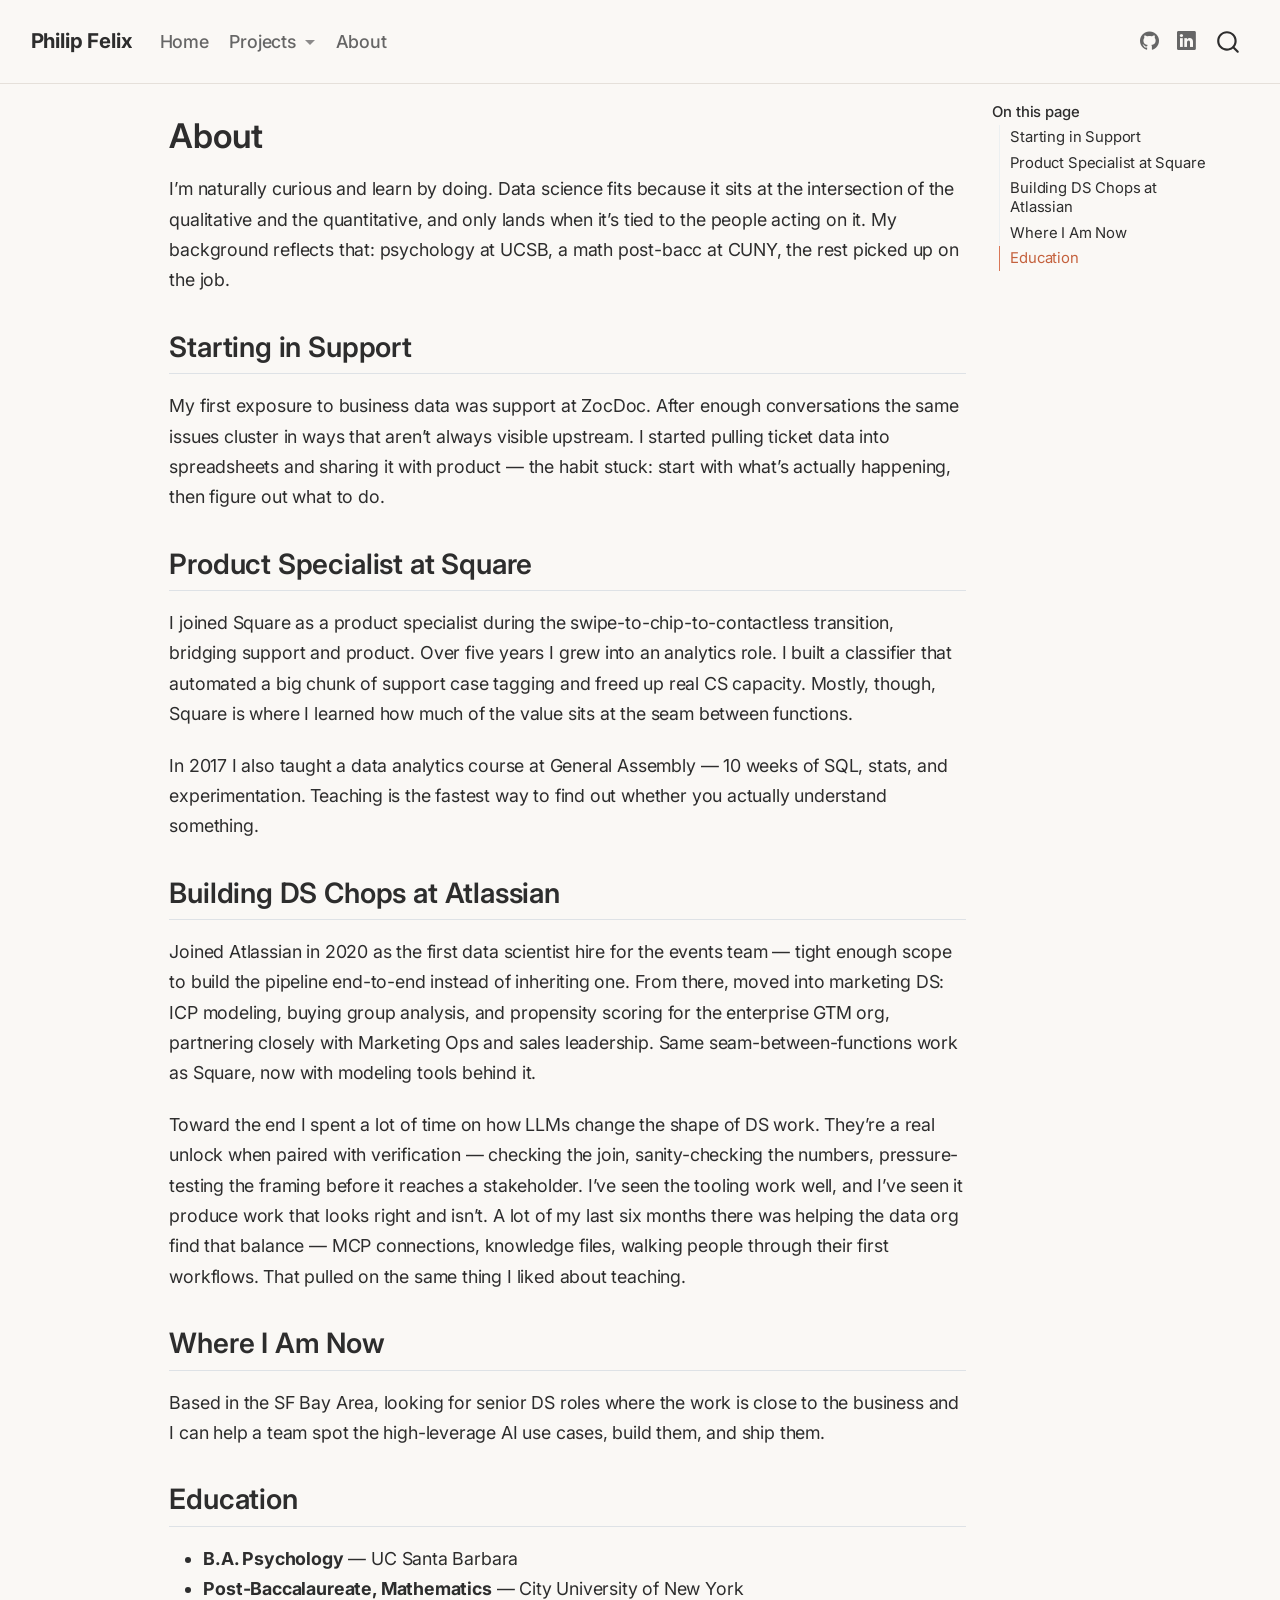
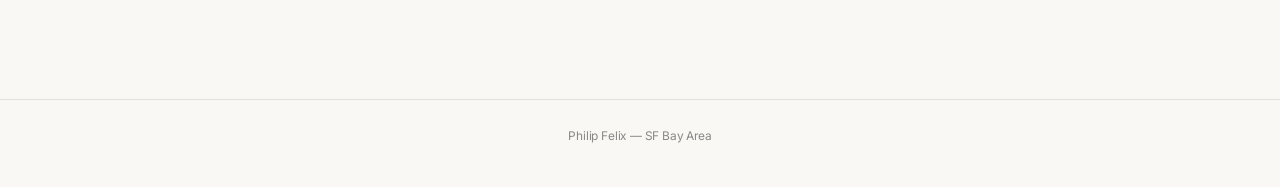
==== docs/about.html @ 4b32c717 "Soften tone: more collaborative, less I-dominant" ====
<!DOCTYPE html>
<html xmlns="http://www.w3.org/1999/xhtml" lang="en" xml:lang="en"><head>

<meta charset="utf-8">
<meta name="generator" content="quarto-1.9.36">

<meta name="viewport" content="width=device-width, initial-scale=1.0, user-scalable=yes">


<title>About – Philip Felix</title>
<style>
/* Default styles provided by pandoc.
** See https://pandoc.org/MANUAL.html#variables-for-html for config info.
*/
code{white-space: pre-wrap;}
span.smallcaps{font-variant: small-caps;}
div.columns{display: flex; gap: min(4vw, 1.5em);}
div.column{flex: auto; overflow-x: auto;}
div.hanging-indent{margin-left: 1.5em; text-indent: -1.5em;}
ul.task-list{list-style: none;}
ul.task-list li input[type="checkbox"] {
  width: 0.8em;
  margin: 0 0.8em 0.2em -1em; /* quarto-specific, see https://github.com/quarto-dev/quarto-cli/issues/4556 */ 
  vertical-align: middle;
}
</style>


<script src="site_libs/quarto-nav/quarto-nav.js"></script>
<script src="site_libs/quarto-nav/headroom.min.js"></script>
<script src="site_libs/clipboard/clipboard.min.js"></script>
<script src="site_libs/quarto-search/autocomplete.umd.js"></script>
<script src="site_libs/quarto-search/fuse.min.js"></script>
<script src="site_libs/quarto-search/quarto-search.js"></script>
<meta name="quarto:offset" content="./">
<script src="site_libs/quarto-html/quarto.js" type="module"></script>
<script src="site_libs/quarto-html/tabsets/tabsets.js" type="module"></script>
<script src="site_libs/quarto-html/popper.min.js"></script>
<script src="site_libs/quarto-html/tippy.umd.min.js"></script>
<script src="site_libs/quarto-html/anchor.min.js"></script>
<link href="site_libs/quarto-html/tippy.css" rel="stylesheet">
<link href="site_libs/quarto-html/quarto-syntax-highlighting-49c9dac6fae8e09f4ca8bec003b153f0.css" rel="stylesheet" id="quarto-text-highlighting-styles">
<script src="site_libs/bootstrap/bootstrap.min.js"></script>
<link href="site_libs/bootstrap/bootstrap-icons.css" rel="stylesheet">
<link href="site_libs/bootstrap/bootstrap-c31969963644aa7045f8b9f8b3dabe21.min.css" rel="stylesheet" append-hash="true" id="quarto-bootstrap" data-mode="light">
<script id="quarto-search-options" type="application/json">{
  "location": "navbar",
  "copy-button": false,
  "collapse-after": 3,
  "panel-placement": "end",
  "type": "overlay",
  "limit": 50,
  "keyboard-shortcut": [
    "f",
    "/",
    "s"
  ],
  "show-item-context": false,
  "language": {
    "search-no-results-text": "No results",
    "search-matching-documents-text": "matching documents",
    "search-copy-link-title": "Copy link to search",
    "search-hide-matches-text": "Hide additional matches",
    "search-more-match-text": "more match in this document",
    "search-more-matches-text": "more matches in this document",
    "search-clear-button-title": "Clear",
    "search-text-placeholder": "",
    "search-detached-cancel-button-title": "Cancel",
    "search-submit-button-title": "Submit",
    "search-label": "Search"
  }
}</script>


</head>

<body class="nav-fixed quarto-light">

<div id="quarto-search-results"></div>
  <header id="quarto-header" class="headroom fixed-top">
    <nav class="navbar navbar-expand-lg " data-bs-theme="dark">
      <div class="navbar-container container-fluid">
      <div class="navbar-brand-container mx-auto">
    <a class="navbar-brand" href="./index.html">
    <span class="navbar-title">Philip Felix</span>
    </a>
  </div>
            <div id="quarto-search" class="" title="Search"></div>
          <button class="navbar-toggler" type="button" data-bs-toggle="collapse" data-bs-target="#navbarCollapse" aria-controls="navbarCollapse" role="menu" aria-expanded="false" aria-label="Toggle navigation" onclick="if (window.quartoToggleHeadroom) { window.quartoToggleHeadroom(); }">
  <span class="navbar-toggler-icon"></span>
</button>
          <div class="collapse navbar-collapse" id="navbarCollapse">
            <ul class="navbar-nav navbar-nav-scroll me-auto">
  <li class="nav-item">
    <a class="nav-link" href="./index.html"> 
<span class="menu-text">Home</span></a>
  </li>  
  <li class="nav-item dropdown ">
    <a class="nav-link dropdown-toggle" href="#" id="nav-menu-projects" role="link" data-bs-toggle="dropdown" aria-expanded="false">
 <span class="menu-text">Projects</span>
    </a>
    <ul class="dropdown-menu" aria-labelledby="nav-menu-projects">    
        <li>
    <a class="dropdown-item" href="./projects/lead-scoring.html">
 <span class="dropdown-text">Lead Scoring &amp; Buying Groups</span></a>
  </li>  
        <li>
    <a class="dropdown-item" href="./projects/title-normalizer.html">
 <span class="dropdown-text">Title Normalizer</span></a>
  </li>  
        <li>
    <a class="dropdown-item" href="./projects/ai-adoption-playbook.html">
 <span class="dropdown-text">AI Adoption Playbook</span></a>
  </li>  
        <li>
    <a class="dropdown-item" href="./projects/context-agent.html">
 <span class="dropdown-text">Adaptive Analyst Agent</span></a>
  </li>  
        <li>
    <a class="dropdown-item" href="./projects/marketing-measurement.html">
 <span class="dropdown-text">Marketing Measurement Under Hypergrowth</span></a>
  </li>  
        <li>
    <a class="dropdown-item" href="./projects/support-ticket-classification.html">
 <span class="dropdown-text">Support Ticket Classification</span></a>
  </li>  
    </ul>
  </li>
  <li class="nav-item">
    <a class="nav-link active" href="./about.html" aria-current="page"> 
<span class="menu-text">About</span></a>
  </li>  
</ul>
            <ul class="navbar-nav navbar-nav-scroll ms-auto">
  <li class="nav-item compact">
    <a class="nav-link" href="https://github.com/pfelix828"> <i class="bi bi-github" role="img">
</i> 
<span class="menu-text"></span></a>
  </li>  
  <li class="nav-item compact">
    <a class="nav-link" href="https://linkedin.com/in/pfelix1"> <i class="bi bi-linkedin" role="img">
</i> 
<span class="menu-text"></span></a>
  </li>  
</ul>
          </div> <!-- /navcollapse -->
            <div class="quarto-navbar-tools">
</div>
      </div> <!-- /container-fluid -->
    </nav>
</header>
<!-- content -->
<div id="quarto-content" class="quarto-container page-columns page-rows-contents page-layout-article page-navbar">
<!-- sidebar -->
<!-- margin-sidebar -->
    <div id="quarto-margin-sidebar" class="sidebar margin-sidebar">
        <nav id="TOC" role="doc-toc" class="toc-active">
    <h2 id="toc-title">On this page</h2>
   
  <ul>
  <li><a href="#starting-in-support" id="toc-starting-in-support" class="nav-link active" data-scroll-target="#starting-in-support">Starting in Support</a></li>
  <li><a href="#product-specialist-at-square" id="toc-product-specialist-at-square" class="nav-link" data-scroll-target="#product-specialist-at-square">Product Specialist at Square</a></li>
  <li><a href="#building-ds-chops-at-atlassian" id="toc-building-ds-chops-at-atlassian" class="nav-link" data-scroll-target="#building-ds-chops-at-atlassian">Building DS Chops at Atlassian</a></li>
  <li><a href="#where-i-am-now" id="toc-where-i-am-now" class="nav-link" data-scroll-target="#where-i-am-now">Where I Am Now</a></li>
  <li><a href="#education" id="toc-education" class="nav-link" data-scroll-target="#education">Education</a></li>
  </ul>
</nav>
    </div>
<!-- main -->
<main class="content" id="quarto-document-content">

<header id="title-block-header" class="quarto-title-block default">
<div class="quarto-title">
<h1 class="title">About</h1>
</div>



<div class="quarto-title-meta">

    
  
    
  </div>
  


</header>


<p>I’m naturally curious and learn by doing. Data science fits because it sits at the intersection of the qualitative and the quantitative, and only lands when it’s tied to the people acting on it. My background reflects that: psychology at UCSB, a math post-bacc at CUNY, the rest picked up on the job.</p>
<section id="starting-in-support" class="level2">
<h2 class="anchored" data-anchor-id="starting-in-support">Starting in Support</h2>
<p>My first exposure to business data was support at ZocDoc. After enough conversations the same issues cluster in ways that aren’t always visible upstream. I started pulling ticket data into spreadsheets and sharing it with product — the habit stuck: start with what’s actually happening, then figure out what to do.</p>
</section>
<section id="product-specialist-at-square" class="level2">
<h2 class="anchored" data-anchor-id="product-specialist-at-square">Product Specialist at Square</h2>
<p>I joined Square as a product specialist during the swipe-to-chip-to-contactless transition, bridging support and product. Over five years I grew into an analytics role. I built a classifier that automated a big chunk of support case tagging and freed up real CS capacity. Mostly, though, Square is where I learned how much of the value sits at the seam between functions.</p>
<p>In 2017 I also taught a data analytics course at General Assembly — 10 weeks of SQL, stats, and experimentation. Teaching is the fastest way to find out whether you actually understand something.</p>
</section>
<section id="building-ds-chops-at-atlassian" class="level2">
<h2 class="anchored" data-anchor-id="building-ds-chops-at-atlassian">Building DS Chops at Atlassian</h2>
<p>Joined Atlassian in 2020 as the first data scientist hire for the events team — tight enough scope to build the pipeline end-to-end instead of inheriting one. From there, moved into marketing DS: ICP modeling, buying group analysis, and propensity scoring for the enterprise GTM org, partnering closely with Marketing Ops and sales leadership. Same seam-between-functions work as Square, now with modeling tools behind it.</p>
<p>Toward the end I spent a lot of time on how LLMs change the shape of DS work. They’re a real unlock when paired with verification — checking the join, sanity-checking the numbers, pressure-testing the framing before it reaches a stakeholder. I’ve seen the tooling work well, and I’ve seen it produce work that looks right and isn’t. A lot of my last six months there was helping the data org find that balance — MCP connections, knowledge files, walking people through their first workflows. That pulled on the same thing I liked about teaching.</p>
</section>
<section id="where-i-am-now" class="level2">
<h2 class="anchored" data-anchor-id="where-i-am-now">Where I Am Now</h2>
<p>Based in the SF Bay Area, looking for senior DS roles where the work is close to the business and I can help a team spot the high-leverage AI use cases, build them, and ship them.</p>
</section>
<section id="education" class="level2">
<h2 class="anchored" data-anchor-id="education">Education</h2>
<ul>
<li><strong>B.A. Psychology</strong> — UC Santa Barbara</li>
<li><strong>Post-Baccalaureate, Mathematics</strong> — City University of New York</li>
</ul>


</section>

</main> <!-- /main -->
<script id="quarto-html-after-body" type="application/javascript">
  window.document.addEventListener("DOMContentLoaded", function (event) {
    const icon = "";
    const anchorJS = new window.AnchorJS();
    anchorJS.options = {
      placement: 'right',
      icon: icon
    };
    anchorJS.add('.anchored');
    const isCodeAnnotation = (el) => {
      for (const clz of el.classList) {
        if (clz.startsWith('code-annotation-')) {                     
          return true;
        }
      }
      return false;
    }
    const onCopySuccess = function(e) {
      // button target
      const button = e.trigger;
      // don't keep focus
      button.blur();
      // flash "checked"
      button.classList.add('code-copy-button-checked');
      var currentTitle = button.getAttribute("title");
      button.setAttribute("title", "Copied!");
      let tooltip;
      if (window.bootstrap) {
        button.setAttribute("data-bs-toggle", "tooltip");
        button.setAttribute("data-bs-placement", "left");
        button.setAttribute("data-bs-title", "Copied!");
        tooltip = new bootstrap.Tooltip(button, 
          { trigger: "manual", 
            customClass: "code-copy-button-tooltip",
            offset: [0, -8]});
        tooltip.show();    
      }
      setTimeout(function() {
        if (tooltip) {
          tooltip.hide();
          button.removeAttribute("data-bs-title");
          button.removeAttribute("data-bs-toggle");
          button.removeAttribute("data-bs-placement");
        }
        button.setAttribute("title", currentTitle);
        button.classList.remove('code-copy-button-checked');
      }, 1000);
      // clear code selection
      e.clearSelection();
    }
    const getTextToCopy = function(trigger) {
      const outerScaffold = trigger.parentElement.cloneNode(true);
      const codeEl = outerScaffold.querySelector('code');
      for (const childEl of codeEl.children) {
        if (isCodeAnnotation(childEl)) {
          childEl.remove();
        }
      }
      return codeEl.innerText;
    }
    const clipboard = new window.ClipboardJS('.code-copy-button:not([data-in-quarto-modal])', {
      text: getTextToCopy
    });
    clipboard.on('success', onCopySuccess);
    if (window.document.getElementById('quarto-embedded-source-code-modal')) {
      const clipboardModal = new window.ClipboardJS('.code-copy-button[data-in-quarto-modal]', {
        text: getTextToCopy,
        container: window.document.getElementById('quarto-embedded-source-code-modal')
      });
      clipboardModal.on('success', onCopySuccess);
    }
      var localhostRegex = new RegExp(/^(?:http|https):\/\/localhost\:?[0-9]*\//);
      var mailtoRegex = new RegExp(/^mailto:/);
        var filterRegex = new RegExp('/' + window.location.host + '/');
      var isInternal = (href) => {
          return filterRegex.test(href) || localhostRegex.test(href) || mailtoRegex.test(href);
      }
      // Inspect non-navigation links and adorn them if external
     var links = window.document.querySelectorAll('a[href]:not(.nav-link):not(.navbar-brand):not(.toc-action):not(.sidebar-link):not(.sidebar-item-toggle):not(.pagination-link):not(.no-external):not([aria-hidden]):not(.dropdown-item):not(.quarto-navigation-tool):not(.about-link)');
      for (var i=0; i<links.length; i++) {
        const link = links[i];
        if (!isInternal(link.href)) {
          // undo the damage that might have been done by quarto-nav.js in the case of
          // links that we want to consider external
          if (link.dataset.originalHref !== undefined) {
            link.href = link.dataset.originalHref;
          }
        }
      }
    function tippyHover(el, contentFn, onTriggerFn, onUntriggerFn) {
      const config = {
        allowHTML: true,
        maxWidth: 500,
        delay: 100,
        arrow: false,
        appendTo: function(el) {
            return el.parentElement;
        },
        interactive: true,
        interactiveBorder: 10,
        theme: 'quarto',
        placement: 'bottom-start',
      };
      if (contentFn) {
        config.content = contentFn;
      }
      if (onTriggerFn) {
        config.onTrigger = onTriggerFn;
      }
      if (onUntriggerFn) {
        config.onUntrigger = onUntriggerFn;
      }
      window.tippy(el, config); 
    }
    const noterefs = window.document.querySelectorAll('a[role="doc-noteref"]');
    for (var i=0; i<noterefs.length; i++) {
      const ref = noterefs[i];
      tippyHover(ref, function() {
        // use id or data attribute instead here
        let href = ref.getAttribute('data-footnote-href') || ref.getAttribute('href');
        try { href = new URL(href).hash; } catch {}
        const id = href.replace(/^#\/?/, "");
        const note = window.document.getElementById(id);
        if (note) {
          return note.innerHTML;
        } else {
          return "";
        }
      });
    }
    const xrefs = window.document.querySelectorAll('a.quarto-xref');
    const processXRef = (id, note) => {
      // Strip column container classes
      const stripColumnClz = (el) => {
        el.classList.remove("page-full", "page-columns");
        if (el.children) {
          for (const child of el.children) {
            stripColumnClz(child);
          }
        }
      }
      stripColumnClz(note)
      if (id === null || id.startsWith('sec-')) {
        // Special case sections, only their first couple elements
        const container = document.createElement("div");
        if (note.children && note.children.length > 2) {
          container.appendChild(note.children[0].cloneNode(true));
          for (let i = 1; i < note.children.length; i++) {
            const child = note.children[i];
            if (child.tagName === "P" && child.innerText === "") {
              continue;
            } else {
              container.appendChild(child.cloneNode(true));
              break;
            }
          }
          if (window.Quarto?.typesetMath) {
            window.Quarto.typesetMath(container);
          }
          return container.innerHTML
        } else {
          if (window.Quarto?.typesetMath) {
            window.Quarto.typesetMath(note);
          }
          return note.innerHTML;
        }
      } else {
        // Remove any anchor links if they are present
        const anchorLink = note.querySelector('a.anchorjs-link');
        if (anchorLink) {
          anchorLink.remove();
        }
        if (window.Quarto?.typesetMath) {
          window.Quarto.typesetMath(note);
        }
        if (note.classList.contains("callout")) {
          return note.outerHTML;
        } else {
          return note.innerHTML;
        }
      }
    }
    for (var i=0; i<xrefs.length; i++) {
      const xref = xrefs[i];
      tippyHover(xref, undefined, function(instance) {
        instance.disable();
        let url = xref.getAttribute('href');
        let hash = undefined; 
        if (url.startsWith('#')) {
          hash = url;
        } else {
          try { hash = new URL(url).hash; } catch {}
        }
        if (hash) {
          const id = hash.replace(/^#\/?/, "");
          const note = window.document.getElementById(id);
          if (note !== null) {
            try {
              const html = processXRef(id, note.cloneNode(true));
              instance.setContent(html);
            } finally {
              instance.enable();
              instance.show();
            }
          } else {
            // See if we can fetch this
            fetch(url.split('#')[0])
            .then(res => res.text())
            .then(html => {
              const parser = new DOMParser();
              const htmlDoc = parser.parseFromString(html, "text/html");
              const note = htmlDoc.getElementById(id);
              if (note !== null) {
                const html = processXRef(id, note);
                instance.setContent(html);
              } 
            }).finally(() => {
              instance.enable();
              instance.show();
            });
          }
        } else {
          // See if we can fetch a full url (with no hash to target)
          // This is a special case and we should probably do some content thinning / targeting
          fetch(url)
          .then(res => res.text())
          .then(html => {
            const parser = new DOMParser();
            const htmlDoc = parser.parseFromString(html, "text/html");
            const note = htmlDoc.querySelector('main.content');
            if (note !== null) {
              // This should only happen for chapter cross references
              // (since there is no id in the URL)
              // remove the first header
              if (note.children.length > 0 && note.children[0].tagName === "HEADER") {
                note.children[0].remove();
              }
              const html = processXRef(null, note);
              instance.setContent(html);
            } 
          }).finally(() => {
            instance.enable();
            instance.show();
          });
        }
      }, function(instance) {
      });
    }
        let selectedAnnoteEl;
        const selectorForAnnotation = ( cell, annotation) => {
          let cellAttr = 'data-code-cell="' + cell + '"';
          let lineAttr = 'data-code-annotation="' +  annotation + '"';
          const selector = 'span[' + cellAttr + '][' + lineAttr + ']';
          return selector;
        }
        const selectCodeLines = (annoteEl) => {
          const doc = window.document;
          const targetCell = annoteEl.getAttribute("data-target-cell");
          const targetAnnotation = annoteEl.getAttribute("data-target-annotation");
          const annoteSpan = window.document.querySelector(selectorForAnnotation(targetCell, targetAnnotation));
          const lines = annoteSpan.getAttribute("data-code-lines").split(",");
          const lineIds = lines.map((line) => {
            return targetCell + "-" + line;
          })
          let top = null;
          let height = null;
          let parent = null;
          if (lineIds.length > 0) {
              //compute the position of the single el (top and bottom and make a div)
              const el = window.document.getElementById(lineIds[0]);
              top = el.offsetTop;
              height = el.offsetHeight;
              parent = el.parentElement.parentElement;
            if (lineIds.length > 1) {
              const lastEl = window.document.getElementById(lineIds[lineIds.length - 1]);
              const bottom = lastEl.offsetTop + lastEl.offsetHeight;
              height = bottom - top;
            }
            if (top !== null && height !== null && parent !== null) {
              // cook up a div (if necessary) and position it 
              let div = window.document.getElementById("code-annotation-line-highlight");
              if (div === null) {
                div = window.document.createElement("div");
                div.setAttribute("id", "code-annotation-line-highlight");
                div.style.position = 'absolute';
                parent.appendChild(div);
              }
              div.style.top = top - 2 + "px";
              div.style.height = height + 4 + "px";
              div.style.left = 0;
              let gutterDiv = window.document.getElementById("code-annotation-line-highlight-gutter");
              if (gutterDiv === null) {
                gutterDiv = window.document.createElement("div");
                gutterDiv.setAttribute("id", "code-annotation-line-highlight-gutter");
                gutterDiv.style.position = 'absolute';
                const codeCell = window.document.getElementById(targetCell);
                const gutter = codeCell.querySelector('.code-annotation-gutter');
                gutter.appendChild(gutterDiv);
              }
              gutterDiv.style.top = top - 2 + "px";
              gutterDiv.style.height = height + 4 + "px";
            }
            selectedAnnoteEl = annoteEl;
          }
        };
        const unselectCodeLines = () => {
          const elementsIds = ["code-annotation-line-highlight", "code-annotation-line-highlight-gutter"];
          elementsIds.forEach((elId) => {
            const div = window.document.getElementById(elId);
            if (div) {
              div.remove();
            }
          });
          selectedAnnoteEl = undefined;
        };
          // Handle positioning of the toggle
      window.addEventListener(
        "resize",
        throttle(() => {
          elRect = undefined;
          if (selectedAnnoteEl) {
            selectCodeLines(selectedAnnoteEl);
          }
        }, 10)
      );
      function throttle(fn, ms) {
      let throttle = false;
      let timer;
        return (...args) => {
          if(!throttle) { // first call gets through
              fn.apply(this, args);
              throttle = true;
          } else { // all the others get throttled
              if(timer) clearTimeout(timer); // cancel #2
              timer = setTimeout(() => {
                fn.apply(this, args);
                timer = throttle = false;
              }, ms);
          }
        };
      }
        // Attach click handler to the DT
        const annoteDls = window.document.querySelectorAll('dt[data-target-cell]');
        for (const annoteDlNode of annoteDls) {
          annoteDlNode.addEventListener('click', (event) => {
            const clickedEl = event.target;
            if (clickedEl !== selectedAnnoteEl) {
              unselectCodeLines();
              const activeEl = window.document.querySelector('dt[data-target-cell].code-annotation-active');
              if (activeEl) {
                activeEl.classList.remove('code-annotation-active');
              }
              selectCodeLines(clickedEl);
              clickedEl.classList.add('code-annotation-active');
            } else {
              // Unselect the line
              unselectCodeLines();
              clickedEl.classList.remove('code-annotation-active');
            }
          });
        }
    const findCites = (el) => {
      const parentEl = el.parentElement;
      if (parentEl) {
        const cites = parentEl.dataset.cites;
        if (cites) {
          return {
            el,
            cites: cites.split(' ')
          };
        } else {
          return findCites(el.parentElement)
        }
      } else {
        return undefined;
      }
    };
    var bibliorefs = window.document.querySelectorAll('a[role="doc-biblioref"]');
    for (var i=0; i<bibliorefs.length; i++) {
      const ref = bibliorefs[i];
      const citeInfo = findCites(ref);
      if (citeInfo) {
        tippyHover(citeInfo.el, function() {
          var popup = window.document.createElement('div');
          citeInfo.cites.forEach(function(cite) {
            var citeDiv = window.document.createElement('div');
            citeDiv.classList.add('hanging-indent');
            citeDiv.classList.add('csl-entry');
            var biblioDiv = window.document.getElementById('ref-' + cite);
            if (biblioDiv) {
              citeDiv.innerHTML = biblioDiv.innerHTML;
            }
            popup.appendChild(citeDiv);
          });
          return popup.innerHTML;
        });
      }
    }
  });
  </script>
</div> <!-- /content -->
<footer class="footer">
  <div class="nav-footer">
    <div class="nav-footer-left">
      &nbsp;
    </div>   
    <div class="nav-footer-center">
<p>Philip Felix — SF Bay Area</p>
</div>
    <div class="nav-footer-right">
      &nbsp;
    </div>
  </div>
</footer>
<script data-goatcounter="https://pfelix.goatcounter.com/count" async="" src="//gc.zgo.at/count.js"></script>




</body></html>
---- docs/site_libs/quarto-html/tippy.css ----
.tippy-box[data-animation=fade][data-state=hidden]{opacity:0}[data-tippy-root]{max-width:calc(100vw - 10px)}.tippy-box{position:relative;background-color:#333;color:#fff;border-radius:4px;font-size:14px;line-height:1.4;white-space:normal;outline:0;transition-property:transform,visibility,opacity}.tippy-box[data-placement^=top]>.tippy-arrow{bottom:0}.tippy-box[data-placement^=top]>.tippy-arrow:before{bottom:-7px;left:0;border-width:8px 8px 0;border-top-color:initial;transform-origin:center top}.tippy-box[data-placement^=bottom]>.tippy-arrow{top:0}.tippy-box[data-placement^=bottom]>.tippy-arrow:before{top:-7px;left:0;border-width:0 8px 8px;border-bottom-color:initial;transform-origin:center bottom}.tippy-box[data-placement^=left]>.tippy-arrow{right:0}.tippy-box[data-placement^=left]>.tippy-arrow:before{border-width:8px 0 8px 8px;border-left-color:initial;right:-7px;transform-origin:center left}.tippy-box[data-placement^=right]>.tippy-arrow{left:0}.tippy-box[data-placement^=right]>.tippy-arrow:before{left:-7px;border-width:8px 8px 8px 0;border-right-color:initial;transform-origin:center right}.tippy-box[data-inertia][data-state=visible]{transition-timing-function:cubic-bezier(.54,1.5,.38,1.11)}.tippy-arrow{width:16px;height:16px;color:#333}.tippy-arrow:before{content:"";position:absolute;border-color:transparent;border-style:solid}.tippy-content{position:relative;padding:5px 9px;z-index:1}
---- docs/site_libs/quarto-html/quarto-syntax-highlighting-49c9dac6fae8e09f4ca8bec003b153f0.css ----
/* quarto syntax highlight colors */
:root {
  --quarto-hl-ot-color: #003B4F;
  --quarto-hl-at-color: #657422;
  --quarto-hl-ss-color: #20794D;
  --quarto-hl-an-color: #5E5E5E;
  --quarto-hl-fu-color: #4758AB;
  --quarto-hl-st-color: #20794D;
  --quarto-hl-cf-color: #003B4F;
  --quarto-hl-op-color: #5E5E5E;
  --quarto-hl-er-color: #AD0000;
  --quarto-hl-bn-color: #AD0000;
  --quarto-hl-al-color: #AD0000;
  --quarto-hl-va-color: #111111;
  --quarto-hl-bu-color: inherit;
  --quarto-hl-ex-color: inherit;
  --quarto-hl-pp-color: #AD0000;
  --quarto-hl-in-color: #5E5E5E;
  --quarto-hl-vs-color: #20794D;
  --quarto-hl-wa-color: #5E5E5E;
  --quarto-hl-do-color: #5E5E5E;
  --quarto-hl-im-color: #00769E;
  --quarto-hl-ch-color: #20794D;
  --quarto-hl-dt-color: #AD0000;
  --quarto-hl-fl-color: #AD0000;
  --quarto-hl-co-color: #5E5E5E;
  --quarto-hl-cv-color: #5E5E5E;
  --quarto-hl-cn-color: #8f5902;
  --quarto-hl-sc-color: #5E5E5E;
  --quarto-hl-dv-color: #AD0000;
  --quarto-hl-kw-color: #003B4F;
}

/* other quarto variables */
:root {
  --quarto-font-monospace: "JetBrains Mono", monospace;
}

/* syntax highlight based on Pandoc's rules */
pre > code.sourceCode > span {
  color: #003B4F;
}

code.sourceCode > span {
  color: #003B4F;
}

div.sourceCode,
div.sourceCode pre.sourceCode {
  color: #003B4F;
}

/* Normal */
code span {
  color: #003B4F;
}

/* Alert */
code span.al {
  color: #AD0000;
  font-style: inherit;
}

/* Annotation */
code span.an {
  color: #5E5E5E;
  font-style: inherit;
}

/* Attribute */
code span.at {
  color: #657422;
  font-style: inherit;
}

/* BaseN */
code span.bn {
  color: #AD0000;
  font-style: inherit;
}

/* BuiltIn */
code span.bu {
  font-style: inherit;
}

/* ControlFlow */
code span.cf {
  color: #003B4F;
  font-weight: bold;
  font-style: inherit;
}

/* Char */
code span.ch {
  color: #20794D;
  font-style: inherit;
}

/* Constant */
code span.cn {
  color: #8f5902;
  font-style: inherit;
}

/* Comment */
code span.co {
  color: #5E5E5E;
  font-style: inherit;
}

/* CommentVar */
code span.cv {
  color: #5E5E5E;
  font-style: italic;
}

/* Documentation */
code span.do {
  color: #5E5E5E;
  font-style: italic;
}

/* DataType */
code span.dt {
  color: #AD0000;
  font-style: inherit;
}

/* DecVal */
code span.dv {
  color: #AD0000;
  font-style: inherit;
}

/* Error */
code span.er {
  color: #AD0000;
  font-style: inherit;
}

/* Extension */
code span.ex {
  font-style: inherit;
}

/* Float */
code span.fl {
  color: #AD0000;
  font-style: inherit;
}

/* Function */
code span.fu {
  color: #4758AB;
  font-style: inherit;
}

/* Import */
code span.im {
  color: #00769E;
  font-style: inherit;
}

/* Information */
code span.in {
  color: #5E5E5E;
  font-style: inherit;
}

/* Keyword */
code span.kw {
  color: #003B4F;
  font-weight: bold;
  font-style: inherit;
}

/* Operator */
code span.op {
  color: #5E5E5E;
  font-style: inherit;
}

/* Other */
code span.ot {
  color: #003B4F;
  font-style: inherit;
}

/* Preprocessor */
code span.pp {
  color: #AD0000;
  font-style: inherit;
}

/* SpecialChar */
code span.sc {
  color: #5E5E5E;
  font-style: inherit;
}

/* SpecialString */
code span.ss {
  color: #20794D;
  font-style: inherit;
}

/* String */
code span.st {
  color: #20794D;
  font-style: inherit;
}

/* Variable */
code span.va {
  color: #111111;
  font-style: inherit;
}

/* VerbatimString */
code span.vs {
  color: #20794D;
  font-style: inherit;
}

/* Warning */
code span.wa {
  color: #5E5E5E;
  font-style: italic;
}

.prevent-inlining {
  content: "</";
}

/*# sourceMappingURL=0bd9f834723003041f751c46d7bbd4ca.css.map */
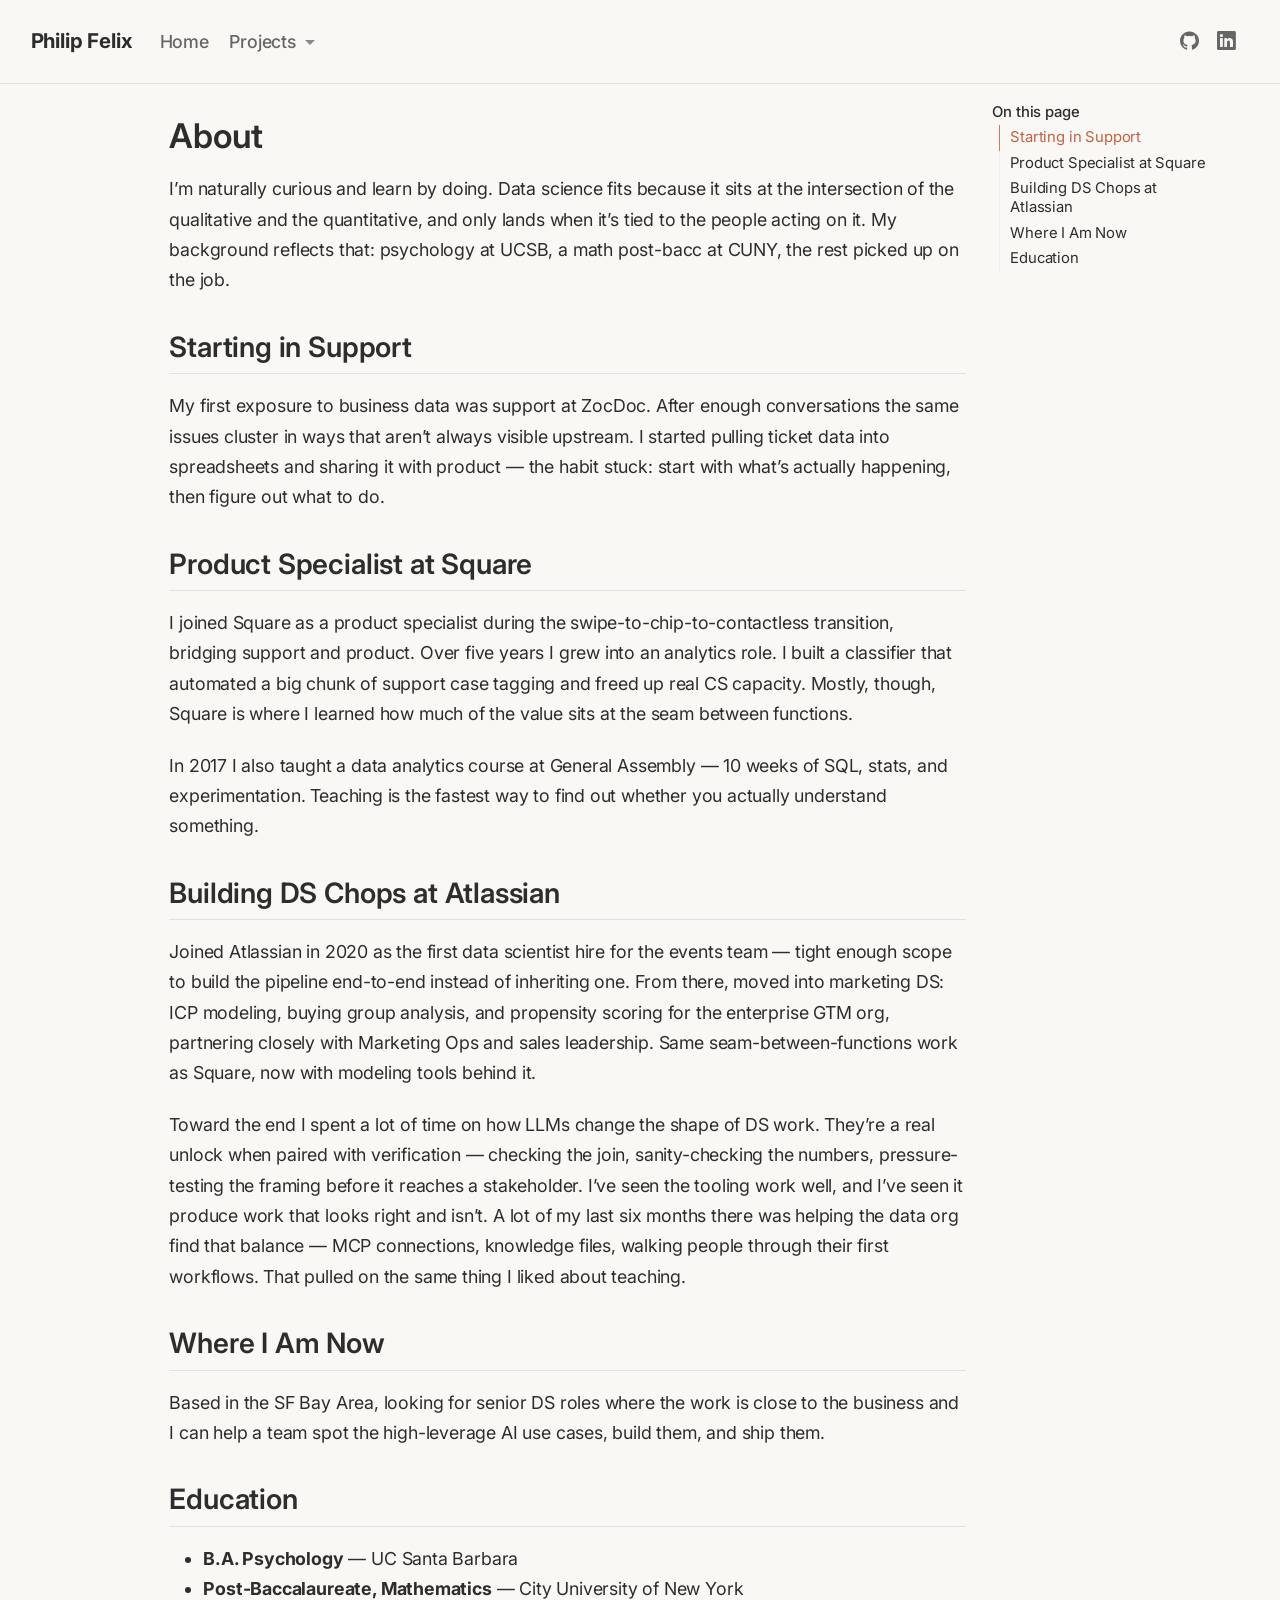
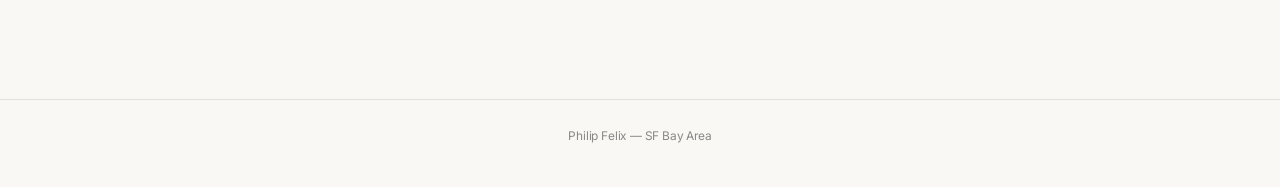
==== commit c985a9bc: "Remove About from navbar and drop hero bio About link Co-Authored-By: Claude Opus 4.7 (1M context) <" ====
--- a/docs/about.html
+++ b/docs/about.html
@@ -2,16 +2,13 @@
 <html xmlns="http://www.w3.org/1999/xhtml" lang="en" xml:lang="en"><head>
 
 <meta charset="utf-8">
-<meta name="generator" content="quarto-1.9.36">
+<meta name="generator" content="quarto-1.8.27">
 
 <meta name="viewport" content="width=device-width, initial-scale=1.0, user-scalable=yes">
 
 
 <title>About – Philip Felix</title>
 <style>
-/* Default styles provided by pandoc.
-** See https://pandoc.org/MANUAL.html#variables-for-html for config info.
-*/
 code{white-space: pre-wrap;}
 span.smallcaps{font-variant: small-caps;}
 div.columns{display: flex; gap: min(4vw, 1.5em);}
@@ -35,14 +32,15 @@
 <meta name="quarto:offset" content="./">
 <script src="site_libs/quarto-html/quarto.js" type="module"></script>
 <script src="site_libs/quarto-html/tabsets/tabsets.js" type="module"></script>
+<script src="site_libs/quarto-html/axe/axe-check.js" type="module"></script>
 <script src="site_libs/quarto-html/popper.min.js"></script>
 <script src="site_libs/quarto-html/tippy.umd.min.js"></script>
 <script src="site_libs/quarto-html/anchor.min.js"></script>
 <link href="site_libs/quarto-html/tippy.css" rel="stylesheet">
-<link href="site_libs/quarto-html/quarto-syntax-highlighting-49c9dac6fae8e09f4ca8bec003b153f0.css" rel="stylesheet" id="quarto-text-highlighting-styles">
+<link href="site_libs/quarto-html/quarto-syntax-highlighting-58e7cb164a30d0964bc3a4cf0cb5a652.css" rel="stylesheet" id="quarto-text-highlighting-styles">
 <script src="site_libs/bootstrap/bootstrap.min.js"></script>
 <link href="site_libs/bootstrap/bootstrap-icons.css" rel="stylesheet">
-<link href="site_libs/bootstrap/bootstrap-c31969963644aa7045f8b9f8b3dabe21.min.css" rel="stylesheet" append-hash="true" id="quarto-bootstrap" data-mode="light">
+<link href="site_libs/bootstrap/bootstrap-84cbc3e8e26844b917140bdedd954f2e.min.css" rel="stylesheet" append-hash="true" id="quarto-bootstrap" data-mode="light">
 <script id="quarto-search-options" type="application/json">{
   "location": "navbar",
   "copy-button": false,
@@ -109,16 +107,8 @@
  <span class="dropdown-text">Title Normalizer</span></a>
   </li>  
         <li>
-    <a class="dropdown-item" href="./projects/ai-adoption-playbook.html">
- <span class="dropdown-text">AI Adoption Playbook</span></a>
-  </li>  
-        <li>
     <a class="dropdown-item" href="./projects/context-agent.html">
  <span class="dropdown-text">Adaptive Analyst Agent</span></a>
-  </li>  
-        <li>
-    <a class="dropdown-item" href="./projects/marketing-measurement.html">
- <span class="dropdown-text">Marketing Measurement Under Hypergrowth</span></a>
   </li>  
         <li>
     <a class="dropdown-item" href="./projects/support-ticket-classification.html">
@@ -126,10 +116,6 @@
   </li>  
     </ul>
   </li>
-  <li class="nav-item">
-    <a class="nav-link active" href="./about.html" aria-current="page"> 
-<span class="menu-text">About</span></a>
-  </li>  
 </ul>
             <ul class="navbar-nav navbar-nav-scroll ms-auto">
   <li class="nav-item compact">
--- a/docs/site_libs/quarto-html/quarto-syntax-highlighting-58e7cb164a30d0964bc3a4cf0cb5a652.css
+++ b/docs/site_libs/quarto-html/quarto-syntax-highlighting-58e7cb164a30d0964bc3a4cf0cb5a652.css
@@ -0,0 +1,236 @@
+/* quarto syntax highlight colors */
+:root {
+  --quarto-hl-ot-color: #003B4F;
+  --quarto-hl-at-color: #657422;
+  --quarto-hl-ss-color: #20794D;
+  --quarto-hl-an-color: #5E5E5E;
+  --quarto-hl-fu-color: #4758AB;
+  --quarto-hl-st-color: #20794D;
+  --quarto-hl-cf-color: #003B4F;
+  --quarto-hl-op-color: #5E5E5E;
+  --quarto-hl-er-color: #AD0000;
+  --quarto-hl-bn-color: #AD0000;
+  --quarto-hl-al-color: #AD0000;
+  --quarto-hl-va-color: #111111;
+  --quarto-hl-bu-color: inherit;
+  --quarto-hl-ex-color: inherit;
+  --quarto-hl-pp-color: #AD0000;
+  --quarto-hl-in-color: #5E5E5E;
+  --quarto-hl-vs-color: #20794D;
+  --quarto-hl-wa-color: #5E5E5E;
+  --quarto-hl-do-color: #5E5E5E;
+  --quarto-hl-im-color: #00769E;
+  --quarto-hl-ch-color: #20794D;
+  --quarto-hl-dt-color: #AD0000;
+  --quarto-hl-fl-color: #AD0000;
+  --quarto-hl-co-color: #5E5E5E;
+  --quarto-hl-cv-color: #5E5E5E;
+  --quarto-hl-cn-color: #8f5902;
+  --quarto-hl-sc-color: #5E5E5E;
+  --quarto-hl-dv-color: #AD0000;
+  --quarto-hl-kw-color: #003B4F;
+}
+
+/* other quarto variables */
+:root {
+  --quarto-font-monospace: "JetBrains Mono", monospace;
+}
+
+/* syntax highlight based on Pandoc's rules */
+pre > code.sourceCode > span {
+  color: #003B4F;
+}
+
+code.sourceCode > span {
+  color: #003B4F;
+}
+
+div.sourceCode,
+div.sourceCode pre.sourceCode {
+  color: #003B4F;
+}
+
+/* Normal */
+code span {
+  color: #003B4F;
+}
+
+/* Alert */
+code span.al {
+  color: #AD0000;
+  font-style: inherit;
+}
+
+/* Annotation */
+code span.an {
+  color: #5E5E5E;
+  font-style: inherit;
+}
+
+/* Attribute */
+code span.at {
+  color: #657422;
+  font-style: inherit;
+}
+
+/* BaseN */
+code span.bn {
+  color: #AD0000;
+  font-style: inherit;
+}
+
+/* BuiltIn */
+code span.bu {
+  font-style: inherit;
+}
+
+/* ControlFlow */
+code span.cf {
+  color: #003B4F;
+  font-weight: bold;
+  font-style: inherit;
+}
+
+/* Char */
+code span.ch {
+  color: #20794D;
+  font-style: inherit;
+}
+
+/* Constant */
+code span.cn {
+  color: #8f5902;
+  font-style: inherit;
+}
+
+/* Comment */
+code span.co {
+  color: #5E5E5E;
+  font-style: inherit;
+}
+
+/* CommentVar */
+code span.cv {
+  color: #5E5E5E;
+  font-style: italic;
+}
+
+/* Documentation */
+code span.do {
+  color: #5E5E5E;
+  font-style: italic;
+}
+
+/* DataType */
+code span.dt {
+  color: #AD0000;
+  font-style: inherit;
+}
+
+/* DecVal */
+code span.dv {
+  color: #AD0000;
+  font-style: inherit;
+}
+
+/* Error */
+code span.er {
+  color: #AD0000;
+  font-style: inherit;
+}
+
+/* Extension */
+code span.ex {
+  font-style: inherit;
+}
+
+/* Float */
+code span.fl {
+  color: #AD0000;
+  font-style: inherit;
+}
+
+/* Function */
+code span.fu {
+  color: #4758AB;
+  font-style: inherit;
+}
+
+/* Import */
+code span.im {
+  color: #00769E;
+  font-style: inherit;
+}
+
+/* Information */
+code span.in {
+  color: #5E5E5E;
+  font-style: inherit;
+}
+
+/* Keyword */
+code span.kw {
+  color: #003B4F;
+  font-weight: bold;
+  font-style: inherit;
+}
+
+/* Operator */
+code span.op {
+  color: #5E5E5E;
+  font-style: inherit;
+}
+
+/* Other */
+code span.ot {
+  color: #003B4F;
+  font-style: inherit;
+}
+
+/* Preprocessor */
+code span.pp {
+  color: #AD0000;
+  font-style: inherit;
+}
+
+/* SpecialChar */
+code span.sc {
+  color: #5E5E5E;
+  font-style: inherit;
+}
+
+/* SpecialString */
+code span.ss {
+  color: #20794D;
+  font-style: inherit;
+}
+
+/* String */
+code span.st {
+  color: #20794D;
+  font-style: inherit;
+}
+
+/* Variable */
+code span.va {
+  color: #111111;
+  font-style: inherit;
+}
+
+/* VerbatimString */
+code span.vs {
+  color: #20794D;
+  font-style: inherit;
+}
+
+/* Warning */
+code span.wa {
+  color: #5E5E5E;
+  font-style: italic;
+}
+
+.prevent-inlining {
+  content: "</";
+}
+
+/*# sourceMappingURL=1b3dcd16d7fb8026a155daaddf8b8d55.css.map */
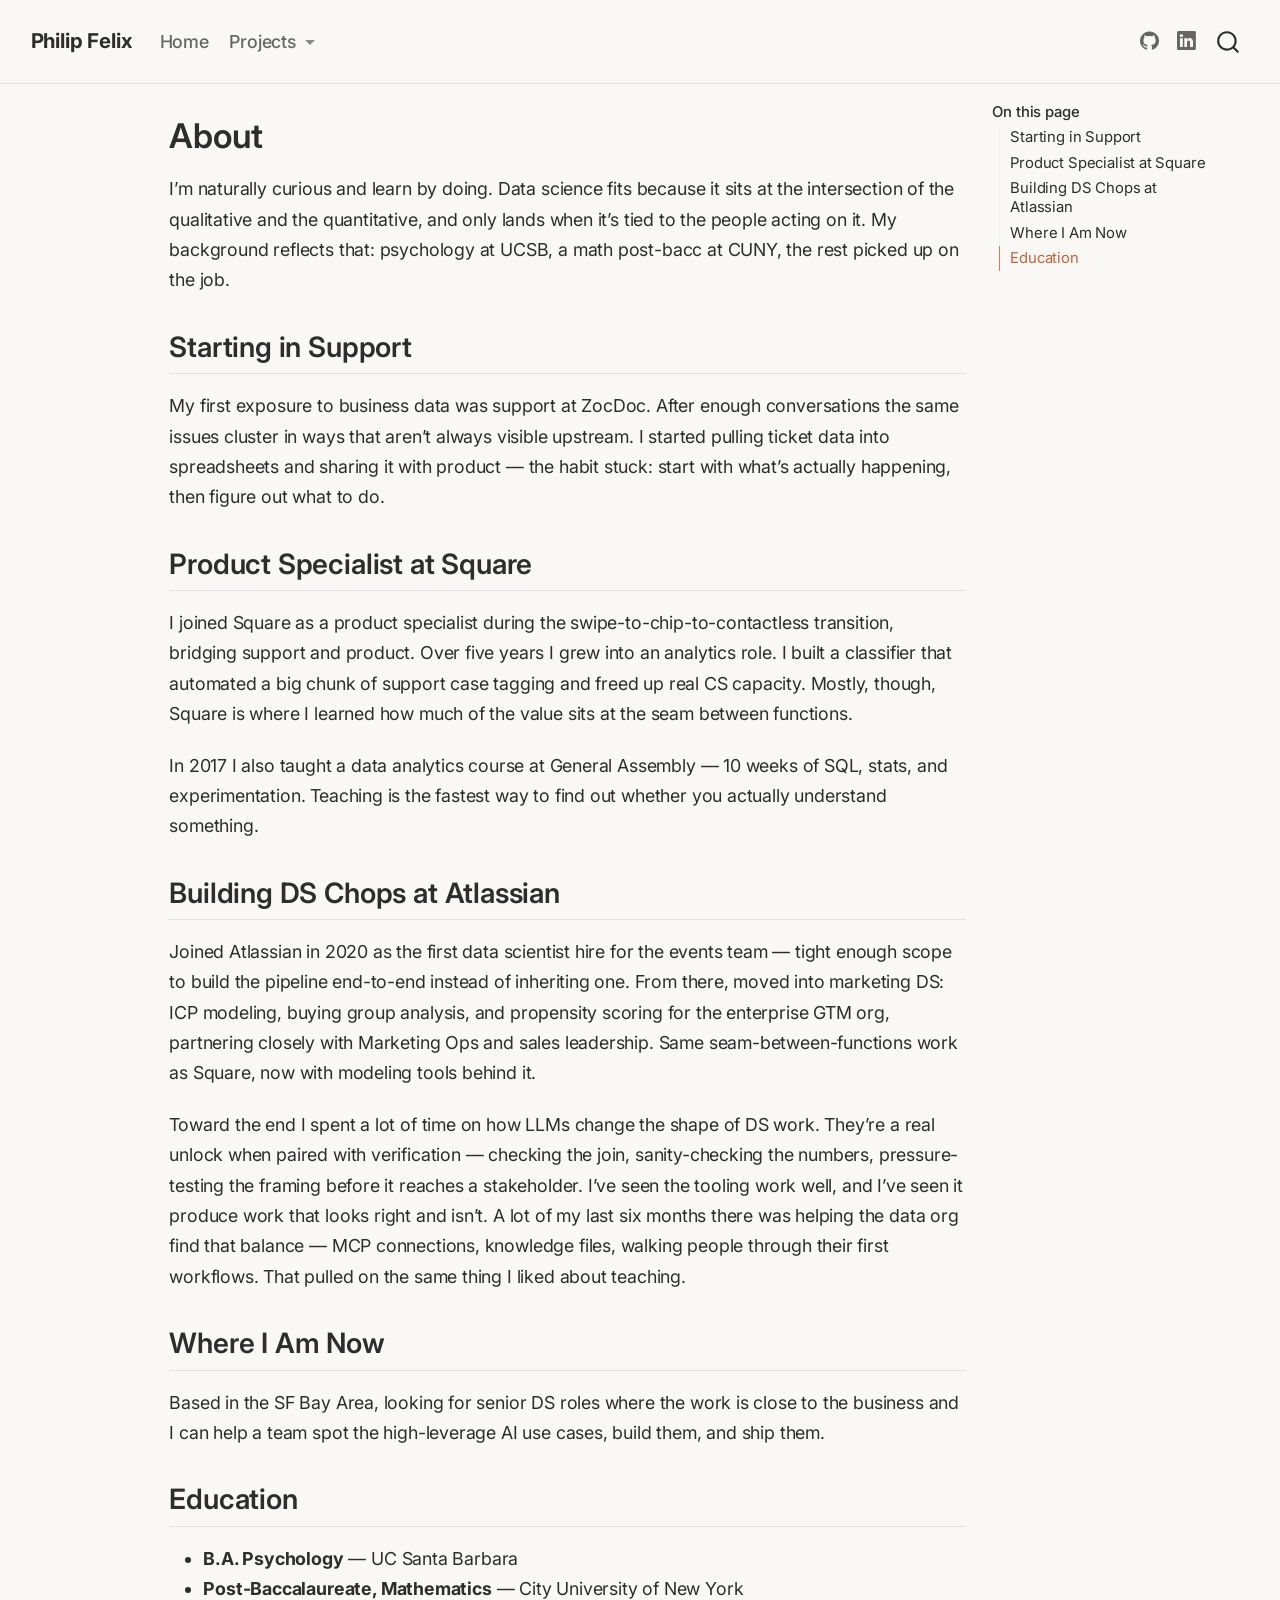
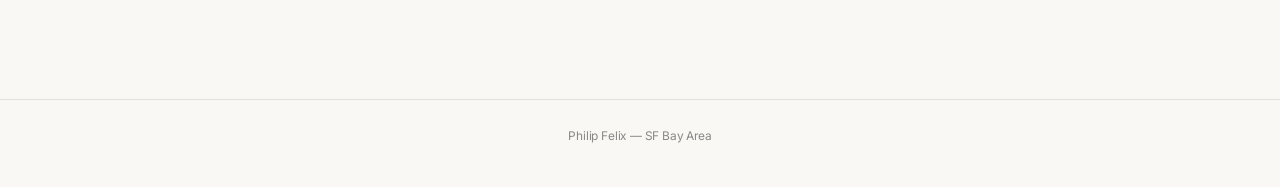
==== commit 181117e0: "Add Live App buttons for context-agent, lead-scoring, title-normalizer Co-Authored-By: Claude Fable " ====
--- a/docs/about.html
+++ b/docs/about.html
@@ -2,13 +2,16 @@
 <html xmlns="http://www.w3.org/1999/xhtml" lang="en" xml:lang="en"><head>
 
 <meta charset="utf-8">
-<meta name="generator" content="quarto-1.8.27">
+<meta name="generator" content="quarto-1.9.36">
 
 <meta name="viewport" content="width=device-width, initial-scale=1.0, user-scalable=yes">
 
 
 <title>About – Philip Felix</title>
 <style>
+/* Default styles provided by pandoc.
+** See https://pandoc.org/MANUAL.html#variables-for-html for config info.
+*/
 code{white-space: pre-wrap;}
 span.smallcaps{font-variant: small-caps;}
 div.columns{display: flex; gap: min(4vw, 1.5em);}
@@ -32,15 +35,14 @@
 <meta name="quarto:offset" content="./">
 <script src="site_libs/quarto-html/quarto.js" type="module"></script>
 <script src="site_libs/quarto-html/tabsets/tabsets.js" type="module"></script>
-<script src="site_libs/quarto-html/axe/axe-check.js" type="module"></script>
 <script src="site_libs/quarto-html/popper.min.js"></script>
 <script src="site_libs/quarto-html/tippy.umd.min.js"></script>
 <script src="site_libs/quarto-html/anchor.min.js"></script>
 <link href="site_libs/quarto-html/tippy.css" rel="stylesheet">
-<link href="site_libs/quarto-html/quarto-syntax-highlighting-58e7cb164a30d0964bc3a4cf0cb5a652.css" rel="stylesheet" id="quarto-text-highlighting-styles">
+<link href="site_libs/quarto-html/quarto-syntax-highlighting-49c9dac6fae8e09f4ca8bec003b153f0.css" rel="stylesheet" id="quarto-text-highlighting-styles">
 <script src="site_libs/bootstrap/bootstrap.min.js"></script>
 <link href="site_libs/bootstrap/bootstrap-icons.css" rel="stylesheet">
-<link href="site_libs/bootstrap/bootstrap-84cbc3e8e26844b917140bdedd954f2e.min.css" rel="stylesheet" append-hash="true" id="quarto-bootstrap" data-mode="light">
+<link href="site_libs/bootstrap/bootstrap-f02336fbc942b9a5cca3d71ded698d51.min.css" rel="stylesheet" append-hash="true" id="quarto-bootstrap" data-mode="light">
 <script id="quarto-search-options" type="application/json">{
   "location": "navbar",
   "copy-button": false,
@@ -98,6 +100,18 @@
  <span class="menu-text">Projects</span>
     </a>
     <ul class="dropdown-menu" aria-labelledby="nav-menu-projects">    
+        <li>
+    <a class="dropdown-item" href="./projects/ai-search-scorecard.html">
+ <span class="dropdown-text">AI Search Visibility Scorecard</span></a>
+  </li>  
+        <li>
+    <a class="dropdown-item" href="./projects/gtm-analytics-warehouse.html">
+ <span class="dropdown-text">GTM Analytics Warehouse — dbt</span></a>
+  </li>  
+        <li>
+    <a class="dropdown-item" href="./projects/enrich-eval.html">
+ <span class="dropdown-text">EnrichEval — Transaction Enrichment Quality</span></a>
+  </li>  
         <li>
     <a class="dropdown-item" href="./projects/lead-scoring.html">
  <span class="dropdown-text">Lead Scoring &amp; Buying Groups</span></a>
--- a/docs/site_libs/quarto-html/quarto-syntax-highlighting-49c9dac6fae8e09f4ca8bec003b153f0.css
+++ b/docs/site_libs/quarto-html/quarto-syntax-highlighting-49c9dac6fae8e09f4ca8bec003b153f0.css
@@ -0,0 +1,236 @@
+/* quarto syntax highlight colors */
+:root {
+  --quarto-hl-ot-color: #003B4F;
+  --quarto-hl-at-color: #657422;
+  --quarto-hl-ss-color: #20794D;
+  --quarto-hl-an-color: #5E5E5E;
+  --quarto-hl-fu-color: #4758AB;
+  --quarto-hl-st-color: #20794D;
+  --quarto-hl-cf-color: #003B4F;
+  --quarto-hl-op-color: #5E5E5E;
+  --quarto-hl-er-color: #AD0000;
+  --quarto-hl-bn-color: #AD0000;
+  --quarto-hl-al-color: #AD0000;
+  --quarto-hl-va-color: #111111;
+  --quarto-hl-bu-color: inherit;
+  --quarto-hl-ex-color: inherit;
+  --quarto-hl-pp-color: #AD0000;
+  --quarto-hl-in-color: #5E5E5E;
+  --quarto-hl-vs-color: #20794D;
+  --quarto-hl-wa-color: #5E5E5E;
+  --quarto-hl-do-color: #5E5E5E;
+  --quarto-hl-im-color: #00769E;
+  --quarto-hl-ch-color: #20794D;
+  --quarto-hl-dt-color: #AD0000;
+  --quarto-hl-fl-color: #AD0000;
+  --quarto-hl-co-color: #5E5E5E;
+  --quarto-hl-cv-color: #5E5E5E;
+  --quarto-hl-cn-color: #8f5902;
+  --quarto-hl-sc-color: #5E5E5E;
+  --quarto-hl-dv-color: #AD0000;
+  --quarto-hl-kw-color: #003B4F;
+}
+
+/* other quarto variables */
+:root {
+  --quarto-font-monospace: "JetBrains Mono", monospace;
+}
+
+/* syntax highlight based on Pandoc's rules */
+pre > code.sourceCode > span {
+  color: #003B4F;
+}
+
+code.sourceCode > span {
+  color: #003B4F;
+}
+
+div.sourceCode,
+div.sourceCode pre.sourceCode {
+  color: #003B4F;
+}
+
+/* Normal */
+code span {
+  color: #003B4F;
+}
+
+/* Alert */
+code span.al {
+  color: #AD0000;
+  font-style: inherit;
+}
+
+/* Annotation */
+code span.an {
+  color: #5E5E5E;
+  font-style: inherit;
+}
+
+/* Attribute */
+code span.at {
+  color: #657422;
+  font-style: inherit;
+}
+
+/* BaseN */
+code span.bn {
+  color: #AD0000;
+  font-style: inherit;
+}
+
+/* BuiltIn */
+code span.bu {
+  font-style: inherit;
+}
+
+/* ControlFlow */
+code span.cf {
+  color: #003B4F;
+  font-weight: bold;
+  font-style: inherit;
+}
+
+/* Char */
+code span.ch {
+  color: #20794D;
+  font-style: inherit;
+}
+
+/* Constant */
+code span.cn {
+  color: #8f5902;
+  font-style: inherit;
+}
+
+/* Comment */
+code span.co {
+  color: #5E5E5E;
+  font-style: inherit;
+}
+
+/* CommentVar */
+code span.cv {
+  color: #5E5E5E;
+  font-style: italic;
+}
+
+/* Documentation */
+code span.do {
+  color: #5E5E5E;
+  font-style: italic;
+}
+
+/* DataType */
+code span.dt {
+  color: #AD0000;
+  font-style: inherit;
+}
+
+/* DecVal */
+code span.dv {
+  color: #AD0000;
+  font-style: inherit;
+}
+
+/* Error */
+code span.er {
+  color: #AD0000;
+  font-style: inherit;
+}
+
+/* Extension */
+code span.ex {
+  font-style: inherit;
+}
+
+/* Float */
+code span.fl {
+  color: #AD0000;
+  font-style: inherit;
+}
+
+/* Function */
+code span.fu {
+  color: #4758AB;
+  font-style: inherit;
+}
+
+/* Import */
+code span.im {
+  color: #00769E;
+  font-style: inherit;
+}
+
+/* Information */
+code span.in {
+  color: #5E5E5E;
+  font-style: inherit;
+}
+
+/* Keyword */
+code span.kw {
+  color: #003B4F;
+  font-weight: bold;
+  font-style: inherit;
+}
+
+/* Operator */
+code span.op {
+  color: #5E5E5E;
+  font-style: inherit;
+}
+
+/* Other */
+code span.ot {
+  color: #003B4F;
+  font-style: inherit;
+}
+
+/* Preprocessor */
+code span.pp {
+  color: #AD0000;
+  font-style: inherit;
+}
+
+/* SpecialChar */
+code span.sc {
+  color: #5E5E5E;
+  font-style: inherit;
+}
+
+/* SpecialString */
+code span.ss {
+  color: #20794D;
+  font-style: inherit;
+}
+
+/* String */
+code span.st {
+  color: #20794D;
+  font-style: inherit;
+}
+
+/* Variable */
+code span.va {
+  color: #111111;
+  font-style: inherit;
+}
+
+/* VerbatimString */
+code span.vs {
+  color: #20794D;
+  font-style: inherit;
+}
+
+/* Warning */
+code span.wa {
+  color: #5E5E5E;
+  font-style: italic;
+}
+
+.prevent-inlining {
+  content: "</";
+}
+
+/*# sourceMappingURL=0bd9f834723003041f751c46d7bbd4ca.css.map */
